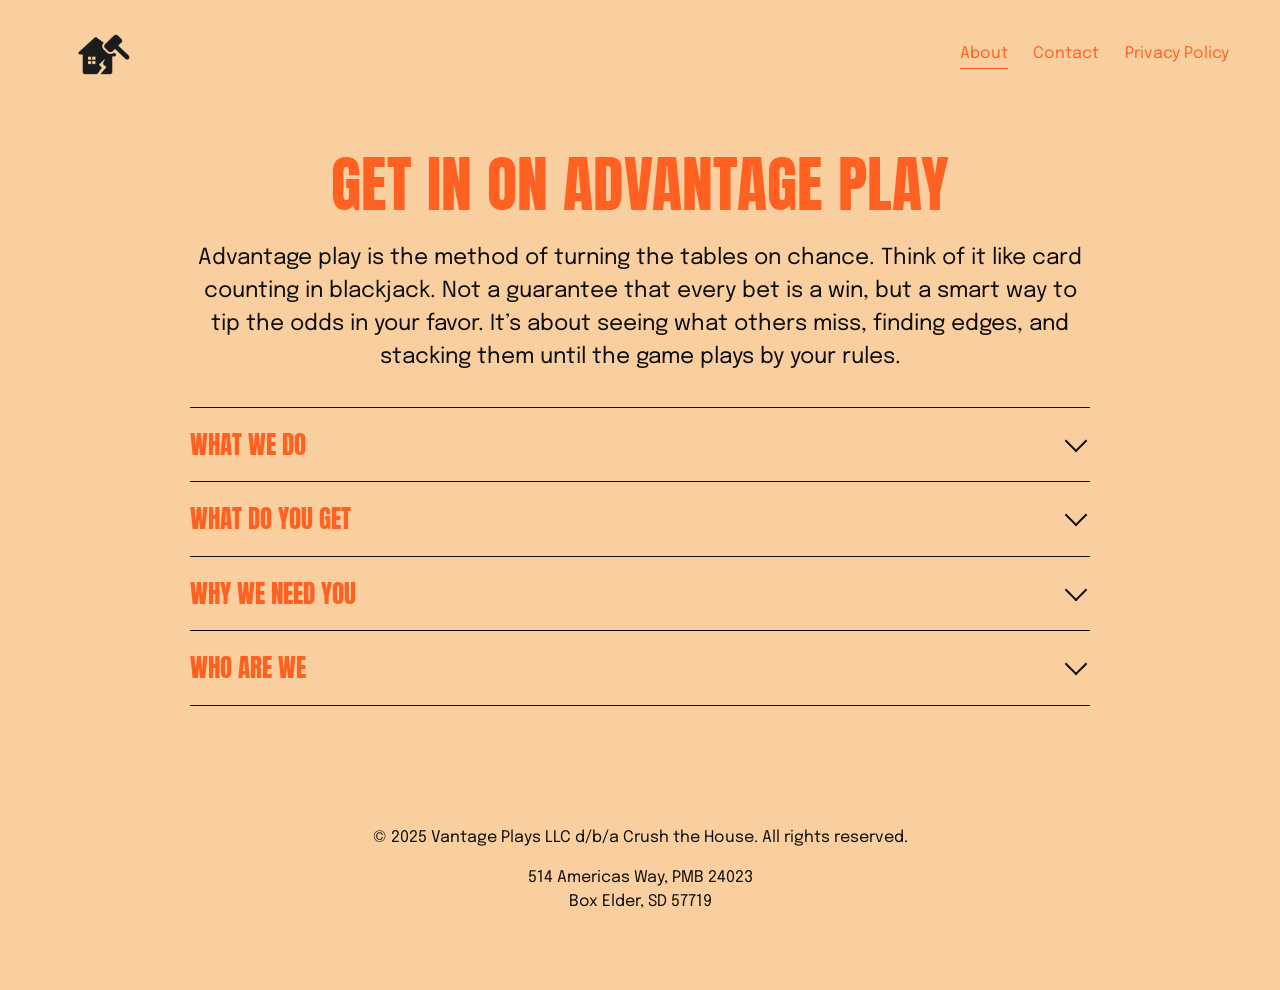
==== index.html @ 92e552ff "Static Crush the House site migrated from Squarespace Co-Authored-By: Claude Opus 5.5 <noreply@anthr" ====
<!doctype html>
<html lang="en">
<head>
<meta charset="utf-8">
<meta name="viewport" content="width=device-width, initial-scale=1">
<title>Crush the House | Enhance Your Play Today - Learn More</title>
<meta name="description" content="Learn about Crush the House and discover strategies to improve your advantage play and maximize casino benefits with expert consulting services.">
<link rel="canonical" href="https://www.crushthehouse.com/">
<meta property="og:site_name" content="Crush the House">
<meta property="og:title" content="Crush the House | Enhance Your Play Today - Learn More">
<meta property="og:description" content="Learn about Crush the House and discover strategies to improve your advantage play and maximize casino benefits with expert consulting services.">
<meta property="og:type" content="website">
<meta property="og:url" content="https://www.crushthehouse.com/">
<meta property="og:image" content="https://www.crushthehouse.com/logo.webp">
<meta name="twitter:card" content="summary">
<link rel="icon" href="/logo.webp" type="image/webp">
<link rel="stylesheet" href="/styles.css">
</head>
<body>
<a class="skip" href="#page">Skip to Content</a>
<header class="site-header">
  <a class="logo" href="/"><img src="/logo.webp" alt="Crush the House" width="300" height="200"></a>
  <nav class="site-nav">
    <a href="/" aria-current="page">About</a>
    <a href="/contact">Contact</a>
    <a href="/new-page">Privacy Policy</a>
  </nav>
</header>

<main id="page">
  <section class="home">
    <h1 class="display">Get in on Advantage Play</h1>
    <p class="lead">Advantage play is the method of turning the tables on chance. Think of it like card counting in blackjack. Not a guarantee that every bet is a win, but a smart way to tip the odds in your favor. It’s about seeing what others miss, finding edges, and stacking them until the game plays by your rules.</p>

    <div class="accordion">
      <details>
        <summary>What we do</summary>
        <p>Whenever someone says, “You can’t beat the house”, think again. Our consulting can help push you over the edge to find strategies, locations, and general business solutions to turn bets from a losing play to guaranteed income.</p>
      </details>
      <details>
        <summary>What do you get</summary>
        <p>We offer flexible plans to fit your style. Our core plan takes a passive approach where you remotely put in minimal time commitments (1-5 hours a month) and receive a steady monthly payout. For players who want more involvement in operations, we also provide consulting that allows you to be hands-on with the potential for a much higher upside.</p>
      </details>
      <details>
        <summary>Why we need you</summary>
        <p>We get it, this sounds like one of those too-good-to-be-true pitches. It’s not. There are real, legal strategies that exploit how casinos structure games and promotions, but those opportunities are limited and time-sensitive. We’ve personally been banned or restricted from most casinos for using these approaches, which is why we need reliable, committed players to put strategies into action. We’re not a charity. This is a business arrangement designed to be fair and transparent. You’re compensated for your time and skill, and we share the upside.</p>
      </details>
      <details>
        <summary>Who are we</summary>
        <p>We’re a team of dedicated professionals with deep ties to the advantage play community, giving us access to the latest strategies and proven methods to help you stay ahead.</p>
      </details>
    </div>
  </section>
</main>

<footer class="site-footer">
  <p>© 2025 Vantage Plays LLC d/b/a Crush the House. All rights reserved.</p>
  <p>514 Americas Way, PMB 24023<br>Box Elder, SD 57719</p>
</footer>
</body>
</html>
---- styles.css ----
@import url('https://fonts.googleapis.com/css2?family=Anton&family=Epilogue:wght@400;600&display=swap');

:root {
  --bg: #facf9f;
  --accent: #ff6123;
  --ink: #0d0d0d;
  --light: #fafaf9;
}

* { box-sizing: border-box; }
html, body { margin: 0; }
body {
  background: var(--bg);
  color: var(--ink);
  font-family: 'Epilogue', sans-serif;
  font-size: 16px;
  line-height: 1.5;
  -webkit-font-smoothing: antialiased;
}
a { color: inherit; }

.skip { position: absolute; left: -9999px; }
.skip:focus { left: 16px; top: 16px; background: var(--light); padding: 8px; z-index: 10; }

/* Header */
.site-header {
  display: flex; align-items: center; justify-content: space-between;
  padding: 22px 4vw;
}
.site-header .logo img { width: 101px; height: auto; display: block; }
.site-nav { display: flex; gap: 1.6em; }
.site-nav a {
  color: var(--accent); text-decoration: none; font-size: 16px;
  padding-bottom: 2px; border-bottom: 1px solid transparent;
}
.site-nav a:hover, .site-nav a[aria-current="page"] { border-bottom-color: var(--accent); }

main { padding: 0 4vw; }

/* Home */
.home { max-width: 900px; margin: 0 auto; padding: 40px 0 80px; text-align: center; }
.display {
  font-family: 'Anton', sans-serif; font-weight: 400; text-transform: uppercase;
  color: var(--accent); line-height: 1.06; margin: 0 0 .4em;
}
.home h1 { font-size: clamp(40px, 6vw, 62px); }
.home .lead { font-size: clamp(18px, 2vw, 22px); line-height: 1.5; margin: 0 0 1.5em; }

.accordion { text-align: left; border-top: 1px solid var(--ink); }
.accordion details { border-bottom: 1px solid var(--ink); }
.accordion summary {
  list-style: none; cursor: pointer; display: flex; justify-content: space-between; align-items: center;
  font-family: 'Anton', sans-serif; text-transform: uppercase; color: var(--accent);
  font-size: clamp(20px, 2.4vw, 25px); padding: 18px 0;
}
.accordion summary::-webkit-details-marker { display: none; }
.accordion summary::after {
  content: ''; width: 14px; height: 14px; flex: none; margin-right: 6px;
  border-right: 2px solid var(--ink); border-bottom: 2px solid var(--ink);
  transform: translateY(-4px) rotate(45deg); transition: transform .2s;
}
.accordion details[open] summary::after { transform: translateY(4px) rotate(-135deg); }
.accordion details p { margin: 0 0 22px; font-size: 18px; line-height: 1.6; }

/* Contact */
.contact { display: grid; grid-template-columns: 1fr 1fr; gap: 6vw; padding: 40px 0 80px; max-width: 1300px; margin: 0 auto; }
.contact h1 { color: var(--ink); font-size: clamp(40px, 6vw, 64px); }
.contact .intro { margin-top: 3em; }
.contact .intro p { margin: 0 0 1em; }
form label { display: block; margin-bottom: 4px; }
form .req { opacity: .6; font-size: .9em; }
form .row { display: grid; grid-template-columns: 1fr 1fr; gap: 12px; }
form .field { margin-bottom: 20px; }
form .group-label { margin-bottom: 6px; }
form input {
  width: 100%; padding: 12px; font: inherit; border: 1px solid #c9a77f;
  background: var(--light); border-radius: 0;
}
form button {
  background: var(--accent); color: var(--light); border: 0; border-radius: 0;
  font: 600 14px 'Epilogue', sans-serif; letter-spacing: .05em; text-transform: uppercase;
  padding: 24px 35px; cursor: pointer;
}
form button:disabled { opacity: .6; cursor: default; }
.form-status { margin-top: 12px; min-height: 1.5em; }
.sms-consent { font-size: 13px; line-height: 1.6; text-align: justify; margin-top: 24px; }

/* Privacy */
.privacy { max-width: 1300px; margin: 0 auto; padding: 60px 0 80px; }
.privacy h1 { font-size: clamp(36px, 5vw, 52px); }
.privacy p { max-width: 640px; margin: 0 0 1.4em; }

/* Footer */
.site-footer { text-align: center; padding: 40px 4vw 60px; }
.site-footer p { margin: 0 0 1em; }

@media (max-width: 767px) {
  .contact { grid-template-columns: 1fr; gap: 24px; }
  .contact .intro { margin-top: 0; }
  .site-nav { gap: 1em; font-size: 15px; }
  .site-header .logo img { width: 72px; }
}
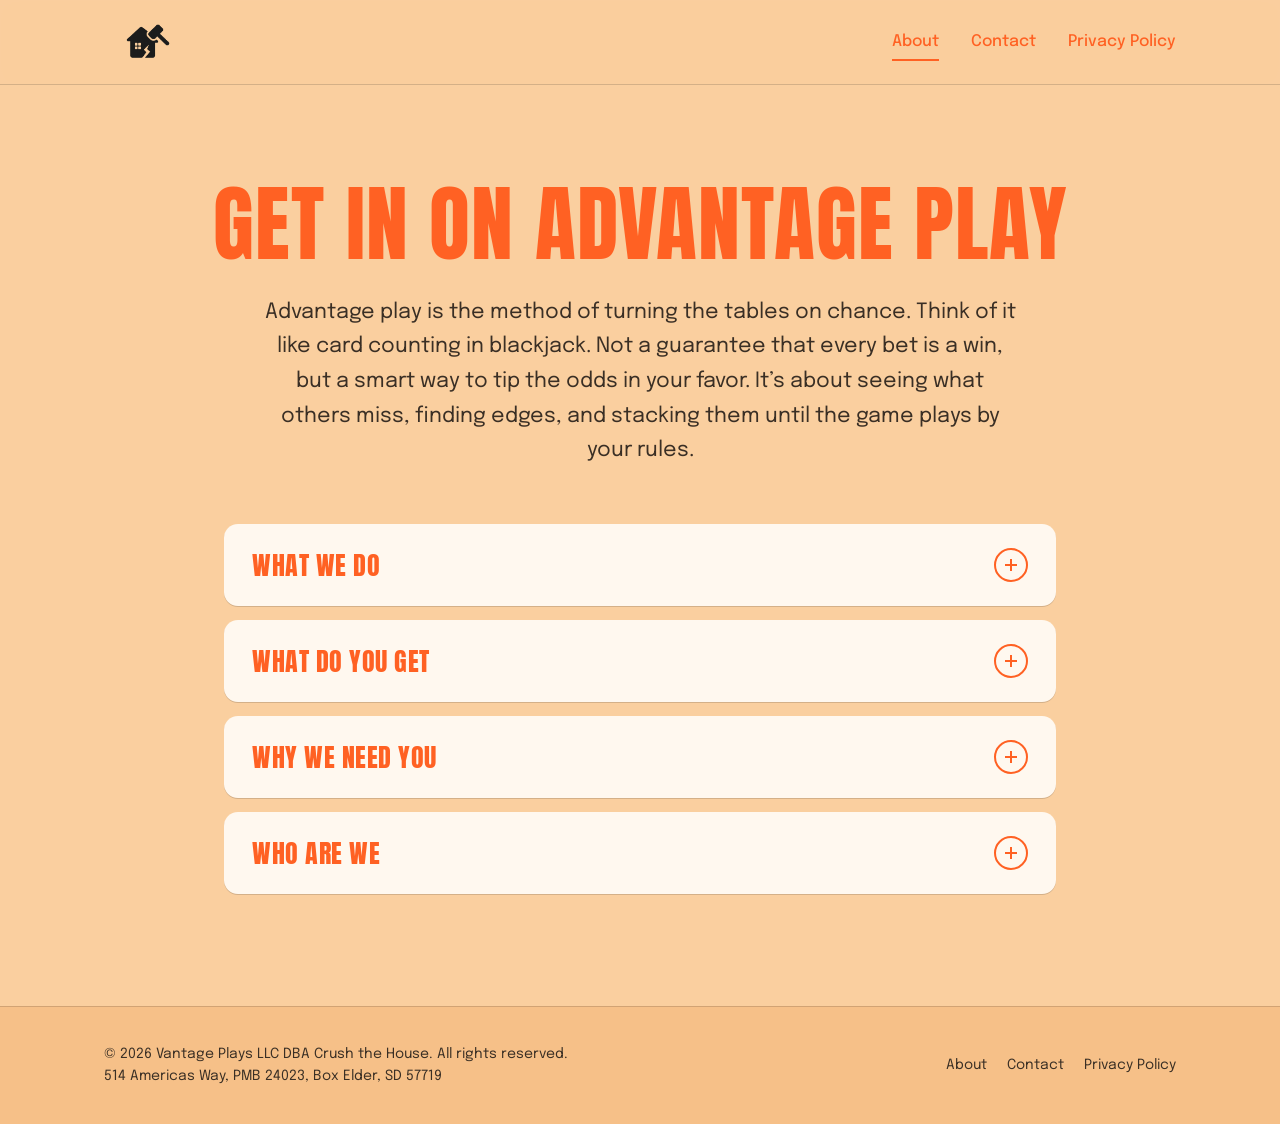
==== commit df7a5629: "Update footer to 2026, use DBA, and refresh site styling - Footer year 2025 -> 2026; d/b/a -> DBA th" ====
--- a/index.html
+++ b/index.html
@@ -19,43 +19,51 @@
 <body>
 <a class="skip" href="#page">Skip to Content</a>
 <header class="site-header">
-  <a class="logo" href="/"><img src="/logo.webp" alt="Crush the House" width="300" height="200"></a>
-  <nav class="site-nav">
-    <a href="/" aria-current="page">About</a>
-    <a href="/contact">Contact</a>
-    <a href="/new-page">Privacy Policy</a>
-  </nav>
+  <div class="container">
+    <a class="logo" href="/"><img src="/logo.webp" alt="Crush the House" width="300" height="200"></a>
+    <nav class="site-nav" aria-label="Main">
+      <a href="/" aria-current="page">About</a>
+      <a href="/contact">Contact</a>
+      <a href="/new-page">Privacy Policy</a>
+    </nav>
+  </div>
 </header>
 
 <main id="page">
-  <section class="home">
+  <section class="hero container">
     <h1 class="display">Get in on Advantage Play</h1>
     <p class="lead">Advantage play is the method of turning the tables on chance. Think of it like card counting in blackjack. Not a guarantee that every bet is a win, but a smart way to tip the odds in your favor. It’s about seeing what others miss, finding edges, and stacking them until the game plays by your rules.</p>
+  </section>
 
-    <div class="accordion">
+  <section class="accordion container">
       <details>
-        <summary>What we do</summary>
-        <p>Whenever someone says, “You can’t beat the house”, think again. Our consulting can help push you over the edge to find strategies, locations, and general business solutions to turn bets from a losing play to guaranteed income.</p>
+        <summary>What we do<span class="icon" aria-hidden="true"></span></summary>
+        <div class="body"><p>Whenever someone says, “You can’t beat the house”, think again. Our consulting can help push you over the edge to find strategies, locations, and general business solutions to turn bets from a losing play to guaranteed income.</p></div>
       </details>
       <details>
-        <summary>What do you get</summary>
-        <p>We offer flexible plans to fit your style. Our core plan takes a passive approach where you remotely put in minimal time commitments (1-5 hours a month) and receive a steady monthly payout. For players who want more involvement in operations, we also provide consulting that allows you to be hands-on with the potential for a much higher upside.</p>
+        <summary>What do you get<span class="icon" aria-hidden="true"></span></summary>
+        <div class="body"><p>We offer flexible plans to fit your style. Our core plan takes a passive approach where you remotely put in minimal time commitments (1-5 hours a month) and receive a steady monthly payout. For players who want more involvement in operations, we also provide consulting that allows you to be hands-on with the potential for a much higher upside.</p></div>
       </details>
       <details>
-        <summary>Why we need you</summary>
-        <p>We get it, this sounds like one of those too-good-to-be-true pitches. It’s not. There are real, legal strategies that exploit how casinos structure games and promotions, but those opportunities are limited and time-sensitive. We’ve personally been banned or restricted from most casinos for using these approaches, which is why we need reliable, committed players to put strategies into action. We’re not a charity. This is a business arrangement designed to be fair and transparent. You’re compensated for your time and skill, and we share the upside.</p>
+        <summary>Why we need you<span class="icon" aria-hidden="true"></span></summary>
+        <div class="body"><p>We get it, this sounds like one of those too-good-to-be-true pitches. It’s not. There are real, legal strategies that exploit how casinos structure games and promotions, but those opportunities are limited and time-sensitive. We’ve personally been banned or restricted from most casinos for using these approaches, which is why we need reliable, committed players to put strategies into action. We’re not a charity. This is a business arrangement designed to be fair and transparent. You’re compensated for your time and skill, and we share the upside.</p></div>
       </details>
       <details>
-        <summary>Who are we</summary>
-        <p>We’re a team of dedicated professionals with deep ties to the advantage play community, giving us access to the latest strategies and proven methods to help you stay ahead.</p>
+        <summary>Who are we<span class="icon" aria-hidden="true"></span></summary>
+        <div class="body"><p>We’re a team of dedicated professionals with deep ties to the advantage play community, giving us access to the latest strategies and proven methods to help you stay ahead.</p></div>
       </details>
-    </div>
   </section>
 </main>
 
 <footer class="site-footer">
-  <p>© 2025 Vantage Plays LLC d/b/a Crush the House. All rights reserved.</p>
-  <p>514 Americas Way, PMB 24023<br>Box Elder, SD 57719</p>
+  <div class="container">
+    <p>© 2026 Vantage Plays LLC DBA Crush the House. All rights reserved.<br>514 Americas Way, PMB 24023, Box Elder, SD 57719</p>
+    <nav aria-label="Footer">
+      <a href="/">About</a>
+      <a href="/contact">Contact</a>
+      <a href="/new-page">Privacy Policy</a>
+    </nav>
+  </div>
 </footer>
 </body>
 </html>
--- a/styles.css
+++ b/styles.css
@@ -1,102 +1,194 @@
-@import url('https://fonts.googleapis.com/css2?family=Anton&family=Epilogue:wght@400;600&display=swap');
+@import url('https://fonts.googleapis.com/css2?family=Anton&family=Epilogue:wght@400;500;600&display=swap');
 
 :root {
   --bg: #facf9f;
+  --bg-deep: #f6c088;
   --accent: #ff6123;
+  --accent-dark: #e24c12;
   --ink: #0d0d0d;
-  --light: #fafaf9;
+  --ink-soft: #3a2f25;
+  --line: rgba(13, 13, 13, .16);
+  --card: #fff8ef;
+  --max: 1120px;
+  --radius: 14px;
 }
 
-* { box-sizing: border-box; }
+*, *::before, *::after { box-sizing: border-box; }
+html { scroll-behavior: smooth; }
 html, body { margin: 0; }
 body {
   background: var(--bg);
   color: var(--ink);
-  font-family: 'Epilogue', sans-serif;
-  font-size: 16px;
-  line-height: 1.5;
+  font-family: 'Epilogue', system-ui, sans-serif;
+  font-size: 17px;
+  line-height: 1.6;
   -webkit-font-smoothing: antialiased;
+  min-height: 100vh;
+  display: flex; flex-direction: column;
 }
+main { flex: 1; }
 a { color: inherit; }
+:focus-visible { outline: 2px solid var(--accent); outline-offset: 3px; border-radius: 4px; }
+
+.container { width: 100%; max-width: var(--max); margin: 0 auto; padding: 0 24px; }
 
 .skip { position: absolute; left: -9999px; }
-.skip:focus { left: 16px; top: 16px; background: var(--light); padding: 8px; z-index: 10; }
+.skip:focus { left: 16px; top: 16px; background: var(--card); padding: 8px 12px; z-index: 20; }
 
-/* Header */
+/* ---------- Header ---------- */
 .site-header {
+  position: sticky; top: 0; z-index: 10;
+  background: rgba(250, 207, 159, .92);
+  backdrop-filter: saturate(140%) blur(8px);
+  -webkit-backdrop-filter: saturate(140%) blur(8px);
+  border-bottom: 1px solid var(--line);
+}
+.site-header .container {
   display: flex; align-items: center; justify-content: space-between;
-  padding: 22px 4vw;
+  height: 84px;
 }
-.site-header .logo img { width: 101px; height: auto; display: block; }
-.site-nav { display: flex; gap: 1.6em; }
+.logo img { width: 84px; height: auto; display: block; }
+.site-nav { display: flex; gap: 32px; }
 .site-nav a {
-  color: var(--accent); text-decoration: none; font-size: 16px;
-  padding-bottom: 2px; border-bottom: 1px solid transparent;
+  position: relative; color: var(--accent); text-decoration: none;
+  font-weight: 500; font-size: 16px; padding: 6px 0;
 }
-.site-nav a:hover, .site-nav a[aria-current="page"] { border-bottom-color: var(--accent); }
+.site-nav a::after {
+  content: ''; position: absolute; left: 0; right: 0; bottom: 0; height: 2px;
+  background: var(--accent); transform: scaleX(0); transform-origin: left;
+  transition: transform .25s ease;
+}
+.site-nav a:hover::after, .site-nav a[aria-current="page"]::after { transform: scaleX(1); }
 
-main { padding: 0 4vw; }
+/* ---------- Type ---------- */
+.display {
+  font-family: 'Anton', Impact, sans-serif; font-weight: 400;
+  text-transform: uppercase; letter-spacing: .01em; line-height: 1.02;
+  color: var(--accent); margin: 0;
+}
 
-/* Home */
-.home { max-width: 900px; margin: 0 auto; padding: 40px 0 80px; text-align: center; }
-.display {
-  font-family: 'Anton', sans-serif; font-weight: 400; text-transform: uppercase;
-  color: var(--accent); line-height: 1.06; margin: 0 0 .4em;
+/* ---------- Home ---------- */
+.hero { text-align: center; padding-top: 96px; padding-bottom: 56px; }
+.hero h1 { font-size: clamp(44px, 7vw, 84px); }
+.hero .lead {
+  max-width: 760px; margin: 28px auto 0;
+  font-size: clamp(18px, 2vw, 21px); line-height: 1.65; color: var(--ink-soft);
 }
-.home h1 { font-size: clamp(40px, 6vw, 62px); }
-.home .lead { font-size: clamp(18px, 2vw, 22px); line-height: 1.5; margin: 0 0 1.5em; }
 
-.accordion { text-align: left; border-top: 1px solid var(--ink); }
-.accordion details { border-bottom: 1px solid var(--ink); }
+.accordion { max-width: 880px; margin: 0 auto 112px; }
+.accordion details {
+  background: var(--card); border-radius: var(--radius);
+  margin-bottom: 14px; box-shadow: 0 1px 0 var(--line);
+  transition: box-shadow .2s ease, transform .2s ease;
+}
+.accordion details:hover { box-shadow: 0 8px 24px rgba(120, 60, 10, .12); }
 .accordion summary {
-  list-style: none; cursor: pointer; display: flex; justify-content: space-between; align-items: center;
-  font-family: 'Anton', sans-serif; text-transform: uppercase; color: var(--accent);
-  font-size: clamp(20px, 2.4vw, 25px); padding: 18px 0;
+  list-style: none; cursor: pointer;
+  display: flex; justify-content: space-between; align-items: center; gap: 16px;
+  padding: 24px 28px;
+  font-family: 'Anton', Impact, sans-serif; text-transform: uppercase; letter-spacing: .02em;
+  color: var(--accent); font-size: clamp(20px, 2.4vw, 26px); line-height: 1.1;
 }
 .accordion summary::-webkit-details-marker { display: none; }
-.accordion summary::after {
-  content: ''; width: 14px; height: 14px; flex: none; margin-right: 6px;
-  border-right: 2px solid var(--ink); border-bottom: 2px solid var(--ink);
-  transform: translateY(-4px) rotate(45deg); transition: transform .2s;
+.accordion .icon {
+  position: relative; flex: none; width: 34px; height: 34px; border-radius: 50%;
+  border: 2px solid var(--accent); transition: background .2s ease, transform .25s ease;
 }
-.accordion details[open] summary::after { transform: translateY(4px) rotate(-135deg); }
-.accordion details p { margin: 0 0 22px; font-size: 18px; line-height: 1.6; }
+.accordion .icon::before, .accordion .icon::after {
+  content: ''; position: absolute; left: 50%; top: 50%;
+  width: 12px; height: 2px; background: var(--accent);
+  transform: translate(-50%, -50%);
+}
+.accordion .icon::after { transform: translate(-50%, -50%) rotate(90deg); transition: opacity .2s; }
+.accordion details[open] .icon { background: var(--accent); transform: rotate(180deg); }
+.accordion details[open] .icon::before { background: var(--card); }
+.accordion details[open] .icon::after { opacity: 0; }
+.accordion .body { padding: 0 28px 26px; }
+.accordion .body p { margin: 0; color: var(--ink-soft); max-width: 68ch; }
 
-/* Contact */
-.contact { display: grid; grid-template-columns: 1fr 1fr; gap: 6vw; padding: 40px 0 80px; max-width: 1300px; margin: 0 auto; }
-.contact h1 { color: var(--ink); font-size: clamp(40px, 6vw, 64px); }
-.contact .intro { margin-top: 3em; }
-.contact .intro p { margin: 0 0 1em; }
-form label { display: block; margin-bottom: 4px; }
-form .req { opacity: .6; font-size: .9em; }
-form .row { display: grid; grid-template-columns: 1fr 1fr; gap: 12px; }
-form .field { margin-bottom: 20px; }
-form .group-label { margin-bottom: 6px; }
-form input {
-  width: 100%; padding: 12px; font: inherit; border: 1px solid #c9a77f;
-  background: var(--light); border-radius: 0;
+/* ---------- Contact ---------- */
+.contact {
+  display: grid; grid-template-columns: 5fr 6fr; gap: 64px; align-items: start;
+  padding-top: 88px; padding-bottom: 112px;
 }
-form button {
-  background: var(--accent); color: var(--light); border: 0; border-radius: 0;
-  font: 600 14px 'Epilogue', sans-serif; letter-spacing: .05em; text-transform: uppercase;
-  padding: 24px 35px; cursor: pointer;
+.contact h1 { font-size: clamp(44px, 6vw, 76px); color: var(--ink); }
+.contact .intro { margin-top: 24px; color: var(--ink-soft); max-width: 440px; }
+.contact-links { list-style: none; padding: 0; margin: 32px 0 0; display: grid; gap: 12px; }
+.contact-links a {
+  display: inline-flex; align-items: center; gap: 12px;
+  text-decoration: none; font-weight: 500; font-size: 18px;
 }
-form button:disabled { opacity: .6; cursor: default; }
-.form-status { margin-top: 12px; min-height: 1.5em; }
-.sms-consent { font-size: 13px; line-height: 1.6; text-align: justify; margin-top: 24px; }
+.contact-links a:hover span { color: var(--accent); }
+.contact-links svg { width: 20px; height: 20px; flex: none; color: var(--accent); }
 
-/* Privacy */
-.privacy { max-width: 1300px; margin: 0 auto; padding: 60px 0 80px; }
-.privacy h1 { font-size: clamp(36px, 5vw, 52px); }
-.privacy p { max-width: 640px; margin: 0 0 1.4em; }
+.form-card {
+  background: var(--card); border-radius: var(--radius); padding: 36px;
+  box-shadow: 0 12px 40px rgba(120, 60, 10, .12);
+}
+.form-card .row { display: grid; grid-template-columns: 1fr 1fr; gap: 16px; }
+.form-card .field { margin-bottom: 20px; }
+.form-card label { display: block; margin-bottom: 6px; font-size: 14px; font-weight: 600; }
+.form-card .req { font-weight: 400; color: #8a7a68; }
+.form-card input {
+  width: 100%; padding: 13px 14px; font: inherit; font-size: 16px; color: var(--ink);
+  background: #fff; border: 1px solid #e3cdb2; border-radius: 8px;
+  transition: border-color .15s, box-shadow .15s;
+}
+.form-card input:focus { outline: none; border-color: var(--accent); box-shadow: 0 0 0 3px rgba(255, 97, 35, .18); }
+.form-card button {
+  width: 100%; margin-top: 4px;
+  background: var(--accent); color: #fff; border: 0; border-radius: 8px;
+  font: 600 15px 'Epilogue', sans-serif; letter-spacing: .08em; text-transform: uppercase;
+  padding: 17px 24px; cursor: pointer; transition: background .15s, transform .1s;
+}
+.form-card button:hover { background: var(--accent-dark); }
+.form-card button:active { transform: translateY(1px); }
+.form-card button:disabled { opacity: .6; cursor: default; }
+.form-status { margin-top: 12px; min-height: 1.4em; font-size: 15px; text-align: center; }
+.sms-consent {
+  font-size: 12.5px; line-height: 1.6; color: #6b5b4a;
+  margin: 24px 0 0; padding-top: 20px; border-top: 1px solid #eedcc6;
+}
 
-/* Footer */
-.site-footer { text-align: center; padding: 40px 4vw 60px; }
-.site-footer p { margin: 0 0 1em; }
+/* ---------- Privacy ---------- */
+.privacy { padding-top: 88px; padding-bottom: 112px; }
+.privacy h1 { font-size: clamp(40px, 6vw, 72px); }
+.privacy .policy {
+  max-width: 760px; margin-top: 40px;
+  background: var(--card); border-radius: var(--radius); padding: 40px;
+}
+.privacy h2 { font-size: 19px; font-weight: 600; margin: 0 0 8px; }
+.privacy p { margin: 0 0 32px; color: var(--ink-soft); }
+.privacy p:last-child { margin-bottom: 0; }
 
-@media (max-width: 767px) {
-  .contact { grid-template-columns: 1fr; gap: 24px; }
-  .contact .intro { margin-top: 0; }
-  .site-nav { gap: 1em; font-size: 15px; }
-  .site-header .logo img { width: 72px; }
+/* ---------- Footer ---------- */
+.site-footer { border-top: 1px solid var(--line); background: var(--bg-deep); }
+.site-footer .container {
+  display: flex; justify-content: space-between; align-items: center; gap: 24px;
+  padding-top: 36px; padding-bottom: 36px; font-size: 14px; color: var(--ink-soft);
 }
+.site-footer p { margin: 0; }
+.site-footer nav { display: flex; gap: 20px; }
+.site-footer nav a { text-decoration: none; }
+.site-footer nav a:hover { color: var(--accent); }
+
+/* ---------- Mobile ---------- */
+@media (max-width: 820px) {
+  .contact { grid-template-columns: 1fr; gap: 40px; padding-top: 56px; padding-bottom: 80px; }
+  .site-footer .container { flex-direction: column; text-align: center; }
+}
+@media (max-width: 560px) {
+  body { font-size: 16px; }
+  .site-header .container { height: 68px; }
+  .logo img { width: 62px; }
+  .site-nav { gap: 18px; }
+  .site-nav a { font-size: 14.5px; }
+  .hero { padding-top: 56px; padding-bottom: 36px; }
+  .accordion summary { padding: 20px; }
+  .accordion .body { padding: 0 20px 22px; }
+  .accordion .icon { width: 30px; height: 30px; }
+  .form-card, .privacy .policy { padding: 24px; }
+  .form-card .row { grid-template-columns: 1fr; gap: 0; }
+  .form-card .row > div { margin-bottom: 20px; }
+  .privacy, .contact { padding-top: 48px; }
+}
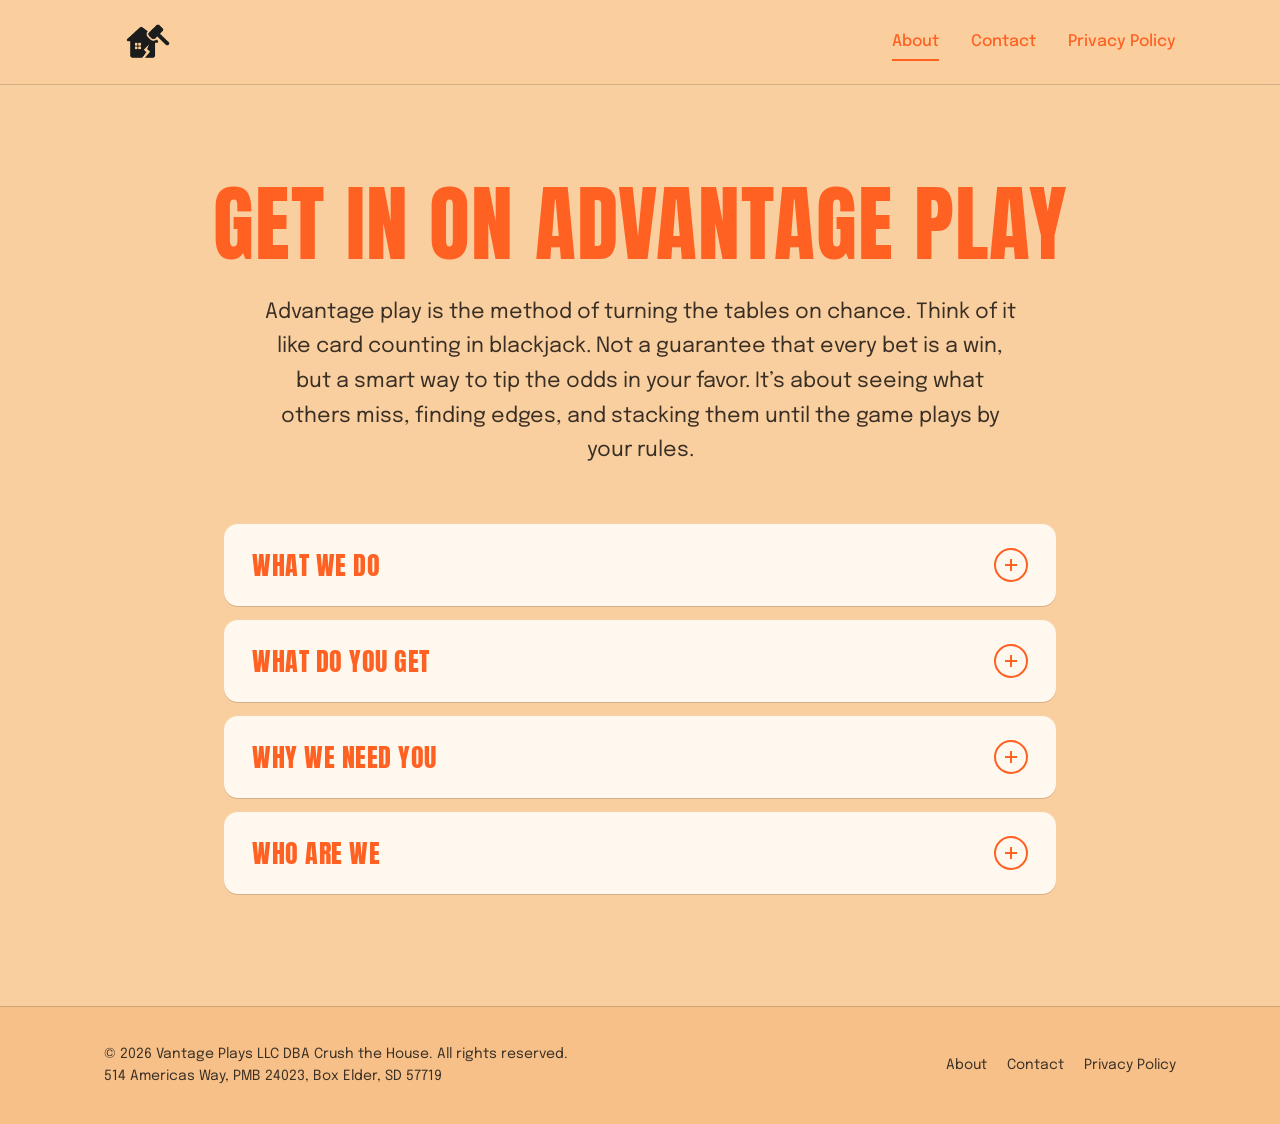
==== commit 28348ea8: "Animate logo: hammer winds up and strikes the house Split logo into house and hammer layers. Hammer " ====
--- a/index.html
+++ b/index.html
@@ -20,7 +20,10 @@
 <a class="skip" href="#page">Skip to Content</a>
 <header class="site-header">
   <div class="container">
-    <a class="logo" href="/"><img src="/logo.webp" alt="Crush the House" width="300" height="200"></a>
+    <a class="logo" href="/" aria-label="Crush the House home">
+      <img class="logo-house" src="/logo-house.webp" alt="" width="300" height="200">
+      <img class="logo-hammer" src="/logo-hammer.webp" alt="" width="300" height="200">
+    </a>
     <nav class="site-nav" aria-label="Main">
       <a href="/" aria-current="page">About</a>
       <a href="/contact">Contact</a>
@@ -65,5 +68,20 @@
     </nav>
   </div>
 </footer>
+<script>
+(() => {
+  const logo = document.querySelector('.logo');
+  if (!logo || matchMedia('(prefers-reduced-motion: reduce)').matches) return;
+  const play = () => {
+    if (logo.classList.contains('strike')) return;
+    logo.classList.add('strike');
+  };
+  logo.querySelector('.logo-hammer').addEventListener('animationend', () => logo.classList.remove('strike'));
+  logo.addEventListener('mouseenter', play);
+  logo.addEventListener('focus', play);
+  logo.addEventListener('touchstart', play, { passive: true });
+  window.addEventListener('load', () => setTimeout(play, 300));
+})();
+</script>
 </body>
 </html>
--- a/styles.css
+++ b/styles.css
@@ -47,7 +47,6 @@
   display: flex; align-items: center; justify-content: space-between;
   height: 84px;
 }
-.logo img { width: 84px; height: auto; display: block; }
 .site-nav { display: flex; gap: 32px; }
 .site-nav a {
   position: relative; color: var(--accent); text-decoration: none;
@@ -180,7 +179,6 @@
 @media (max-width: 560px) {
   body { font-size: 16px; }
   .site-header .container { height: 68px; }
-  .logo img { width: 62px; }
   .site-nav { gap: 18px; }
   .site-nav a { font-size: 14.5px; }
   .hero { padding-top: 56px; padding-bottom: 36px; }
@@ -192,3 +190,28 @@
   .form-card .row > div { margin-bottom: 20px; }
   .privacy, .contact { padding-top: 48px; }
 }
+
+/* ---------- Logo hammer animation ---------- */
+.logo { position: relative; display: block; width: 84px; aspect-ratio: 3 / 2; }
+.logo img { position: absolute; inset: 0; width: 100%; height: 100%; }
+.logo-hammer { transform-origin: 76% 54%; }       /* pivot at the end of the handle */
+.logo-house  { transform-origin: 46% 78%; }
+.logo.strike .logo-hammer { animation: hammer-strike .75s cubic-bezier(.3, 0, .2, 1) both; }
+.logo.strike .logo-house  { animation: house-jolt .75s ease-out both; }
+
+@keyframes hammer-strike {
+  0%   { transform: rotate(0deg); }
+  38%  { transform: rotate(34deg); }                                   /* wind up */
+  52%  { transform: rotate(-7deg); animation-timing-function: ease-out; } /* impact */
+  64%  { transform: rotate(4deg); }
+  78%  { transform: rotate(-1.5deg); }
+  100% { transform: rotate(0deg); }
+}
+@keyframes house-jolt {
+  0%, 50% { transform: none; }
+  55%  { transform: translate(-2px, 1px) rotate(-3deg) scale(.97, 1.02); }
+  66%  { transform: translate(1px, 0) rotate(1.5deg); }
+  80%  { transform: rotate(-.5deg); }
+  100% { transform: none; }
+}
+@media (max-width: 560px) { .logo { width: 62px; } }
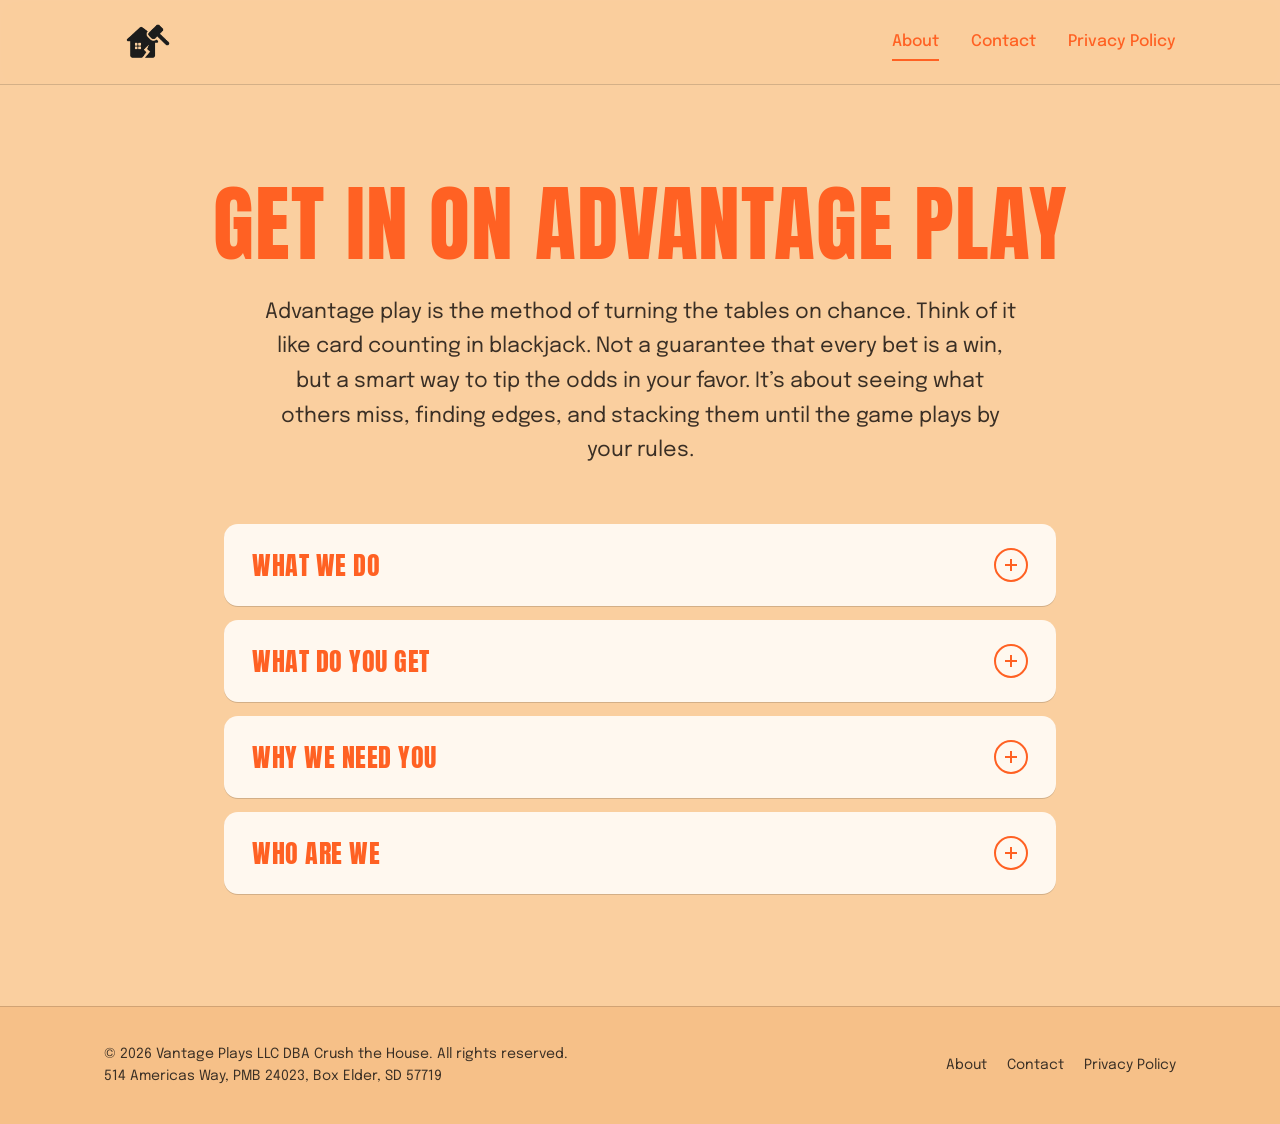
==== commit dfde1266: "Animate headline, smooth accordion, center privacy page - Hero title slams in word by word with a sm" ====
--- a/index.html
+++ b/index.html
@@ -34,7 +34,7 @@
 
 <main id="page">
   <section class="hero container">
-    <h1 class="display">Get in on Advantage Play</h1>
+    <h1 class="display hero-title" aria-label="Get in on Advantage Play"><span class="word" style="--i:0" aria-hidden="true">Get</span> <span class="word" style="--i:1" aria-hidden="true">in</span> <span class="word" style="--i:2" aria-hidden="true">on</span> <span class="word accent" style="--i:3" aria-hidden="true">Advantage</span> <span class="word accent" style="--i:4" aria-hidden="true">Play</span></h1>
     <p class="lead">Advantage play is the method of turning the tables on chance. Think of it like card counting in blackjack. Not a guarantee that every bet is a win, but a smart way to tip the odds in your favor. It’s about seeing what others miss, finding edges, and stacking them until the game plays by your rules.</p>
   </section>
 
@@ -83,5 +83,42 @@
   window.addEventListener('load', () => setTimeout(play, 300));
 })();
 </script>
+<script>
+(() => {
+  // Smooth open/close for the accordion
+  const reduce = matchMedia('(prefers-reduced-motion: reduce)').matches;
+  document.querySelectorAll('.accordion details').forEach((d) => {
+    const summary = d.querySelector('summary');
+    const body = d.querySelector('.body');
+    let anim = null;
+    summary.addEventListener('click', (e) => {
+      if (reduce) return;
+      e.preventDefault();
+      const opening = !d.open || d.classList.contains('closing');
+      const start = d.open ? body.offsetHeight : 0;
+      if (anim) anim.cancel();
+      d.classList.remove('closing');
+      if (opening) {
+        d.open = true;
+        const end = body.scrollHeight;
+        anim = body.animate(
+          [{ height: start + 'px', opacity: 0, transform: 'translateY(-6px)' },
+           { height: end + 'px', opacity: 1, transform: 'none' }],
+          { duration: 380, easing: 'cubic-bezier(.2, .7, .2, 1)' });
+      } else {
+        d.classList.add('closing');
+        anim = body.animate(
+          [{ height: start + 'px', opacity: 1 }, { height: '0px', opacity: 0 }],
+          { duration: 280, easing: 'cubic-bezier(.4, 0, .2, 1)', fill: 'forwards' });
+      }
+      anim.onfinish = () => {
+        if (!opening) { d.open = false; d.classList.remove('closing'); }
+        const done = anim; anim = null;
+        done.cancel();
+      };
+    });
+  });
+})();
+</script>
 </body>
 </html>
--- a/styles.css
+++ b/styles.css
@@ -91,7 +91,7 @@
 .accordion summary::-webkit-details-marker { display: none; }
 .accordion .icon {
   position: relative; flex: none; width: 34px; height: 34px; border-radius: 50%;
-  border: 2px solid var(--accent); transition: background .2s ease, transform .25s ease;
+  border: 2px solid var(--accent); transition: background .3s ease, transform .38s cubic-bezier(.2, .7, .2, 1);
 }
 .accordion .icon::before, .accordion .icon::after {
   content: ''; position: absolute; left: 50%; top: 50%;
@@ -99,10 +99,11 @@
   transform: translate(-50%, -50%);
 }
 .accordion .icon::after { transform: translate(-50%, -50%) rotate(90deg); transition: opacity .2s; }
-.accordion details[open] .icon { background: var(--accent); transform: rotate(180deg); }
-.accordion details[open] .icon::before { background: var(--card); }
-.accordion details[open] .icon::after { opacity: 0; }
-.accordion .body { padding: 0 28px 26px; }
+.accordion details[open]:not(.closing) .icon { background: var(--accent); transform: rotate(180deg); }
+.accordion details[open]:not(.closing) .icon::before { background: var(--card); }
+.accordion details[open]:not(.closing) .icon::after { opacity: 0; }
+.accordion .body { overflow: hidden; }
+.accordion .body p { padding: 0 28px 26px; }
 .accordion .body p { margin: 0; color: var(--ink-soft); max-width: 68ch; }
 
 /* ---------- Contact ---------- */
@@ -151,9 +152,9 @@
 
 /* ---------- Privacy ---------- */
 .privacy { padding-top: 88px; padding-bottom: 112px; }
-.privacy h1 { font-size: clamp(40px, 6vw, 72px); }
+.privacy h1 { font-size: clamp(40px, 6vw, 72px); text-align: center; }
 .privacy .policy {
-  max-width: 760px; margin-top: 40px;
+  max-width: 760px; margin: 40px auto 0;
   background: var(--card); border-radius: var(--radius); padding: 40px;
 }
 .privacy h2 { font-size: 19px; font-weight: 600; margin: 0 0 8px; }
@@ -183,7 +184,7 @@
   .site-nav a { font-size: 14.5px; }
   .hero { padding-top: 56px; padding-bottom: 36px; }
   .accordion summary { padding: 20px; }
-  .accordion .body { padding: 0 20px 22px; }
+  .accordion .body p { padding: 0 20px 22px; }
   .accordion .icon { width: 30px; height: 30px; }
   .form-card, .privacy .policy { padding: 24px; }
   .form-card .row { grid-template-columns: 1fr; gap: 0; }
@@ -215,3 +216,36 @@
   100% { transform: none; }
 }
 @media (max-width: 560px) { .logo { width: 62px; } }
+
+/* ---------- Headline animation ---------- */
+.hero-title .word { display: inline-block; }
+.hero-title .accent { color: var(--accent); }
+@media (prefers-reduced-motion: no-preference) {
+  .hero-title .word {
+    opacity: 0;
+    animation: word-slam .55s cubic-bezier(.2, .9, .25, 1.25) both;
+    animation-delay: calc(150ms + var(--i) * 110ms);
+  }
+  .hero-title { animation: title-shake .35s ease-out 840ms both; }
+  .hero .lead { animation: fade-up .7s ease-out 900ms both; }
+  .accordion details { animation: fade-up .6s ease-out both; }
+  .accordion details:nth-child(1) { animation-delay: 1050ms; }
+  .accordion details:nth-child(2) { animation-delay: 1130ms; }
+  .accordion details:nth-child(3) { animation-delay: 1210ms; }
+  .accordion details:nth-child(4) { animation-delay: 1290ms; }
+}
+@keyframes word-slam {
+  0%   { opacity: 0; transform: translateY(-38px) scale(1.35) rotate(-4deg); filter: blur(6px); }
+  60%  { opacity: 1; filter: blur(0); }
+  100% { opacity: 1; transform: none; }
+}
+@keyframes title-shake {
+  0%, 100% { transform: none; }
+  25% { transform: translate(-3px, 2px); }
+  50% { transform: translate(3px, -1px); }
+  75% { transform: translate(-1px, 1px); }
+}
+@keyframes fade-up {
+  from { opacity: 0; transform: translateY(14px); }
+  to   { opacity: 1; transform: none; }
+}
